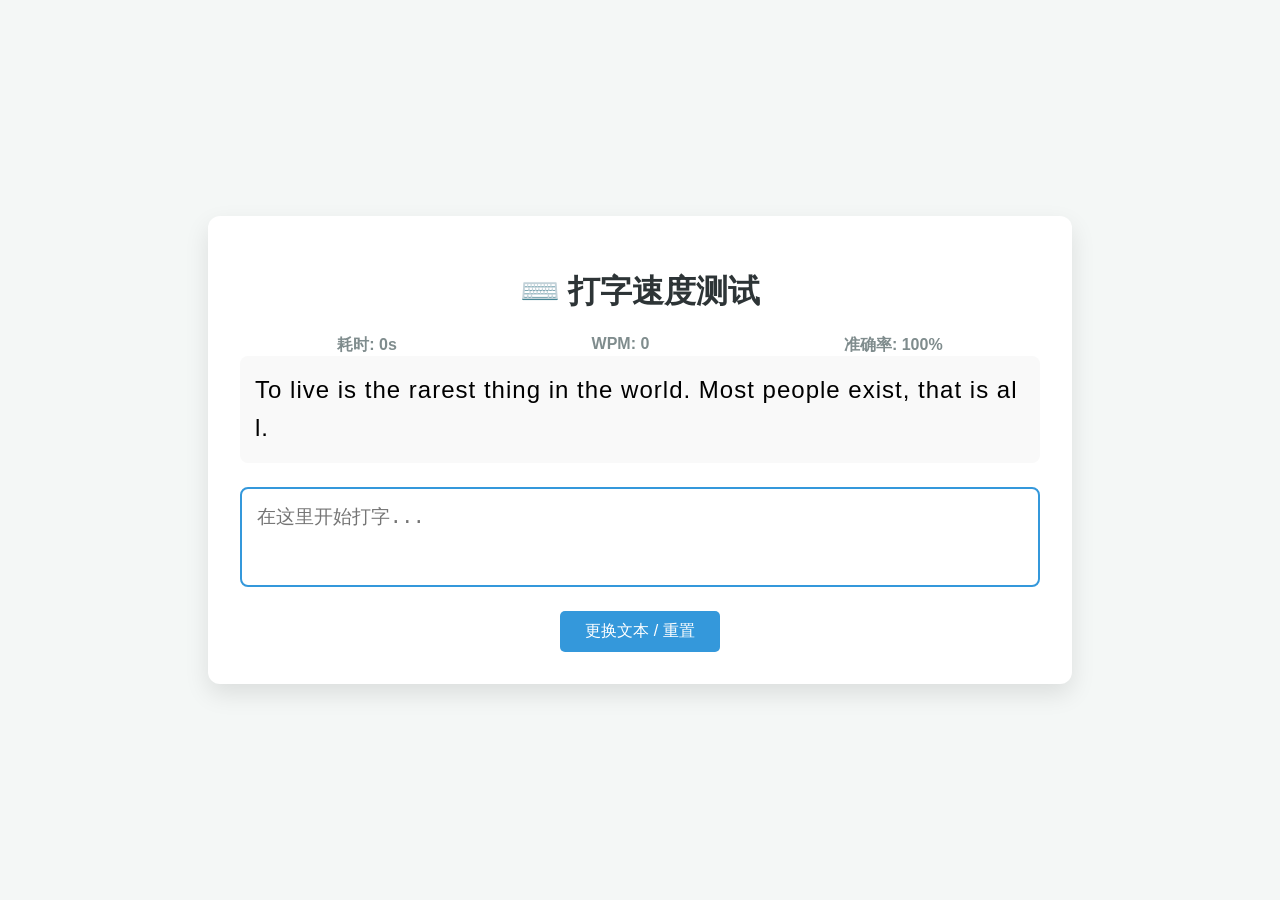
==== typing_game.html @ 10790efa "Complete index.html: Added entry for typing_game.html" ====
<!DOCTYPE html>
<html lang="zh-CN">
<head>
    <meta charset="UTF-8">
    <meta name="viewport" content="width=device-width, initial-scale=1.0">
    <title>极简打字练习</title>
    <style>
        :root {
            --bg-color: #f4f7f6;
            --text-main: #2d3436;
            --correct: #2ecc71;
            --incorrect: #e74c3c;
            --current: #3498db;
        }

        body {
            font-family: 'Segoe UI', Tahoma, Geneva, Verdana, sans-serif;
            background-color: var(--bg-color);
            display: flex;
            flex-direction: column;
            align-items: center;
            justify-content: center;
            height: 100vh;
            margin: 0;
        }

        .container {
            width: 80%;
            max-width: 800px;
            background: white;
            padding: 2rem;
            border-radius: 12px;
            box-shadow: 0 10px 25px rgba(0,0,0,0.1);
        }

        h1 { color: var(--text-main); text-align: center; }

        #quote-display {
            font-size: 1.5rem;
            line-height: 1.6;
            margin-bottom: 1.5rem;
            letter-spacing: 1px;
            word-break: break-all;
            padding: 15px;
            background: #f9f9f9;
            border-radius: 8px;
        }

        .text-input {
            width: 100%;
            height: 100px;
            padding: 15px;
            font-size: 1.2rem;
            border: 2px solid #ddd;
            border-radius: 8px;
            outline: none;
            resize: none;
            box-sizing: border-box;
            transition: border-color 0.3s;
        }

        .text-input:focus { border-color: var(--current); }

        .stats {
            display: flex;
            justify-content: space-around;
            margin-top: 20px;
            font-weight: bold;
            color: #7f8c8d;
        }

        .correct { color: var(--correct); }
        .incorrect { color: var(--incorrect); text-decoration: underline; }
        .current { background-color: rgba(52, 152, 219, 0.2); }

        button {
            display: block;
            margin: 20px auto 0;
            padding: 10px 25px;
            background-color: var(--current);
            color: white;
            border: none;
            border-radius: 5px;
            cursor: pointer;
            font-size: 1rem;
        }

        button:hover { opacity: 0.9; }
    </style>
</head>
<body>

<div class="container">
    <h1>⌨️ 打字速度测试</h1>
    <div class="stats">
        <div>耗时: <span id="timer">0</span>s</div>
        <div>WPM: <span id="wpm">0</span></div>
        <div>准确率: <span id="accuracy">100</span>%</div>
    </div>
    
    <div id="quote-display">正在加载测试文本...</div>
    
    <textarea id="quote-input" class="text-input" autofocus placeholder="在这里开始打字..."></textarea>
    
    <button id="reset-btn">更换文本 / 重置</button>
</div>

<script>
    const displayElement = document.getElementById('quote-display');
    const inputElement = document.getElementById('quote-input');
    const timerElement = document.getElementById('timer');
    const wpmElement = document.getElementById('wpm');
    const accuracyElement = document.getElementById('accuracy');
    const resetBtn = document.getElementById('reset-btn');

    let quotes = []; // 用来存放从 JSON 加载的内容
    let startTime;
    let timerInterval;

    // --- 核心修改：从 JSON 获取数据 ---
    async function loadQuotes() {
        try {
            const response = await fetch('quotes.json'); // 读取同目录下的 json
            const data = await response.json();
            quotes = data.quotes;
            renderNewQuote(); // 加载成功后显示第一条
        } catch (error) {
            displayElement.innerText = "无法加载 quotes.json，请检查文件是否存在或是否使用了本地服务器环境。";
            console.error("Error loading JSON:", error);
        }
    }

    function renderNewQuote() {
        if (quotes.length === 0) return;

        const randomIndex = Math.floor(Math.random() * quotes.length);
        const quote = quotes[randomIndex];
        
        displayElement.innerHTML = '';
        quote.split('').forEach(char => {
            const span = document.createElement('span');
            span.innerText = char;
            displayElement.appendChild(span);
        });
        
        inputElement.value = null;
        resetStats();
    }

    // --- 以下逻辑保持不变 ---

    function resetStats() {
        clearInterval(timerInterval);
        startTime = null;
        timerElement.innerText = 0;
        wpmElement.innerText = 0;
        accuracyElement.innerText = 100;
    }

    inputElement.addEventListener('input', () => {
        const arrayQuote = displayElement.querySelectorAll('span');
        const arrayValue = inputElement.value.split('');
        
        if (!startTime) {
            startTime = new Date();
            timerInterval = setInterval(updateTimer, 1000);
        }

        let correctCount = 0;
        let isComplete = (arrayValue.length === arrayQuote.length);

        arrayQuote.forEach((characterSpan, index) => {
            const character = arrayValue[index];
            if (character == null) {
                characterSpan.classList.remove('correct', 'incorrect');
                isComplete = false;
            } else if (character === characterSpan.innerText) {
                characterSpan.classList.add('correct');
                characterSpan.classList.remove('incorrect');
                correctCount++;
            } else {
                characterSpan.classList.remove('correct');
                characterSpan.classList.add('incorrect');
                isComplete = false;
            }
        });

        if (arrayValue.length > 0) {
            accuracyElement.innerText = Math.floor((correctCount / arrayValue.length) * 100);
        }

        if (isComplete && correctCount === arrayQuote.length) {
            setTimeout(renderNewQuote, 500); // 全部正确后半秒自动切换
        }
    });

    function updateTimer() {
        const time = Math.floor((new Date() - startTime) / 1000);
        timerElement.innerText = time;
        const wordCount = inputElement.value.length / 5;
        if (time > 0) {
            wpmElement.innerText = Math.round(wordCount / (time / 60));
        }
    }

    resetBtn.addEventListener('click', renderNewQuote);

    // 页面加载后启动
    loadQuotes();
</script>

</body>
</html>
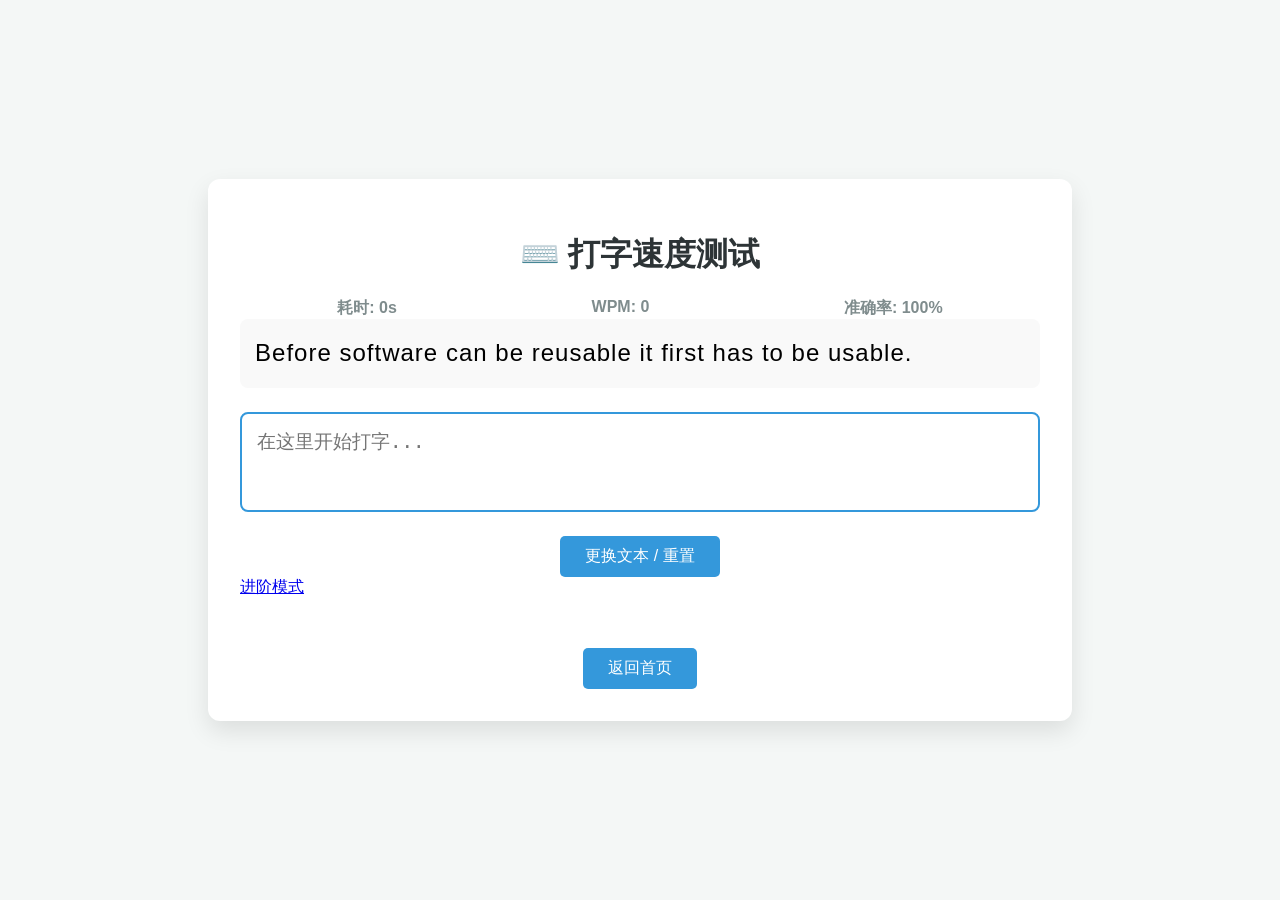
==== commit d062528e: "Complete index.html: Added entry for typing_game.html" ====
--- a/typing_game.html
+++ b/typing_game.html
@@ -103,6 +103,9 @@
     <textarea id="quote-input" class="text-input" autofocus placeholder="在这里开始打字..."></textarea>
     
     <button id="reset-btn">更换文本 / 重置</button>
+    <a href="https://monkeytype.com/" class="button-style">进阶模式</a>
+    <button style="margin-top: 50px;" onclick="location.href='index.html'">返回首页</button>
+
 </div>
 
 <script>
